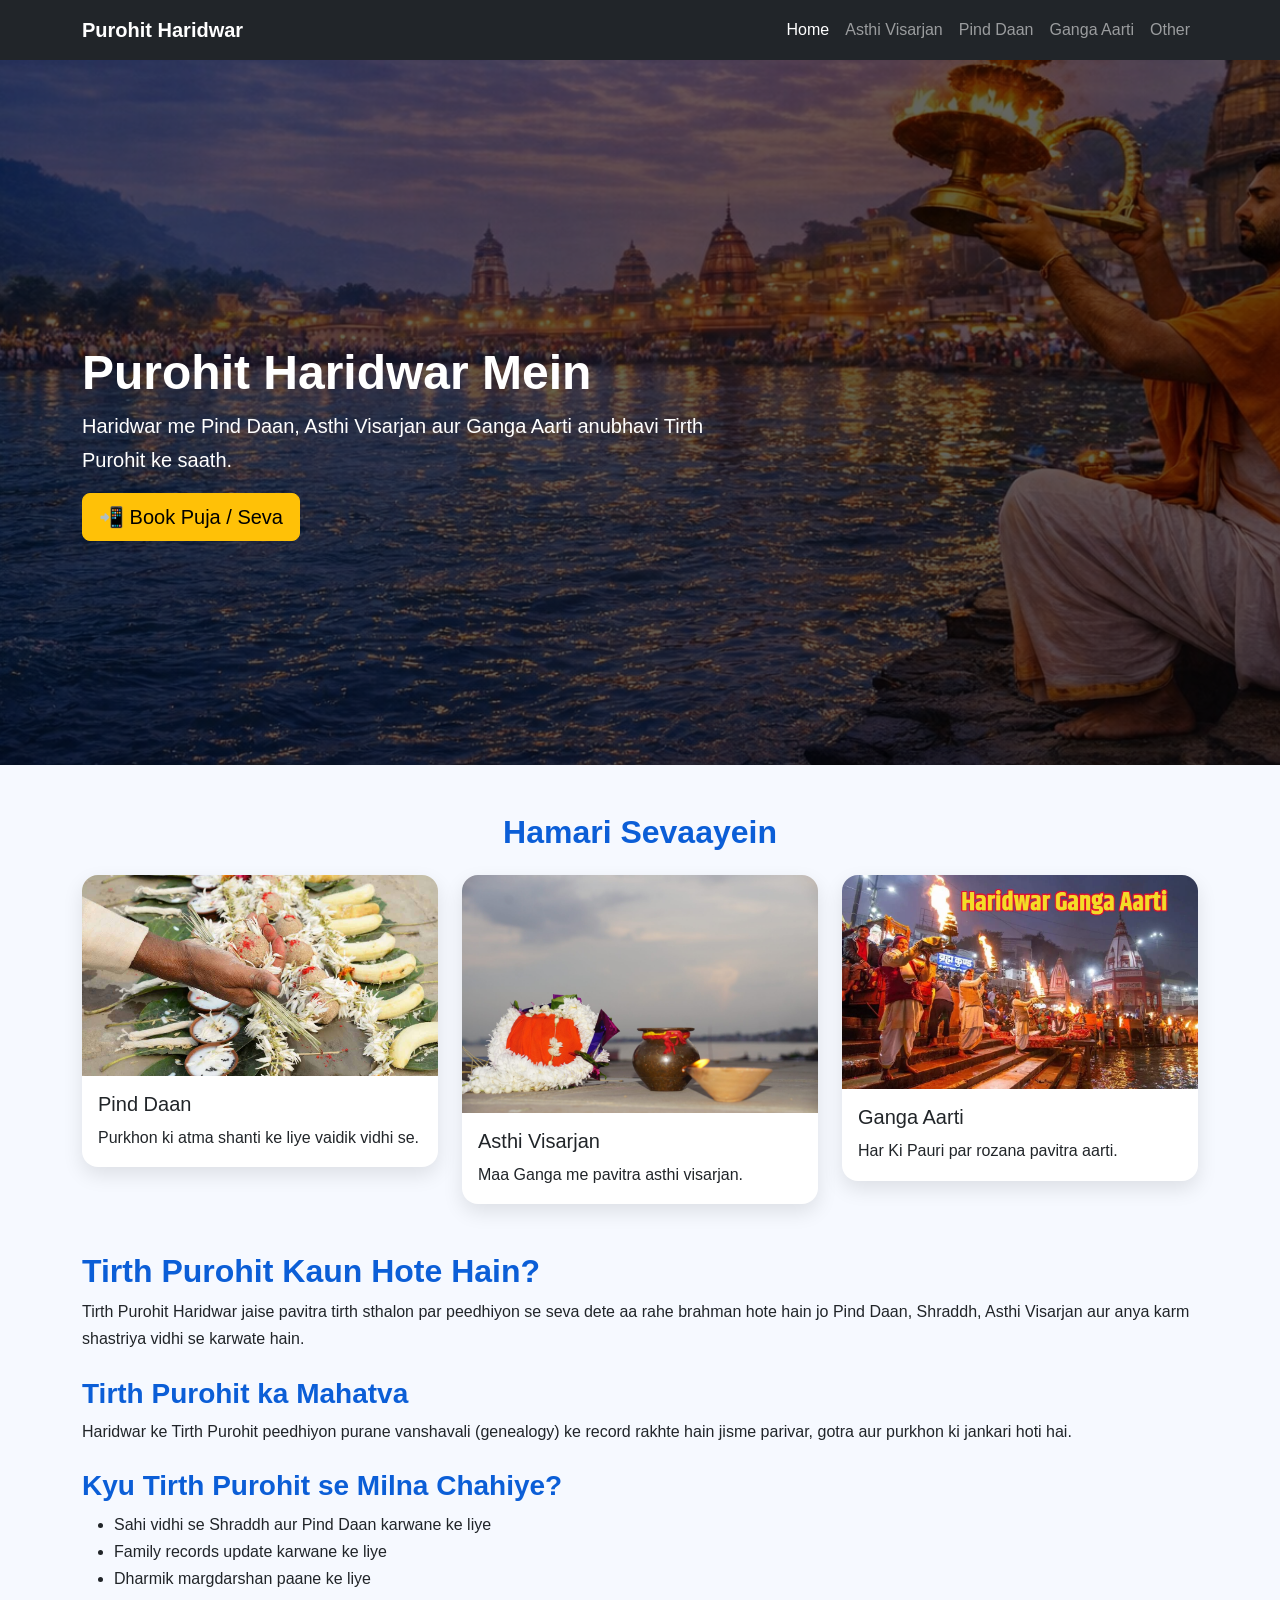
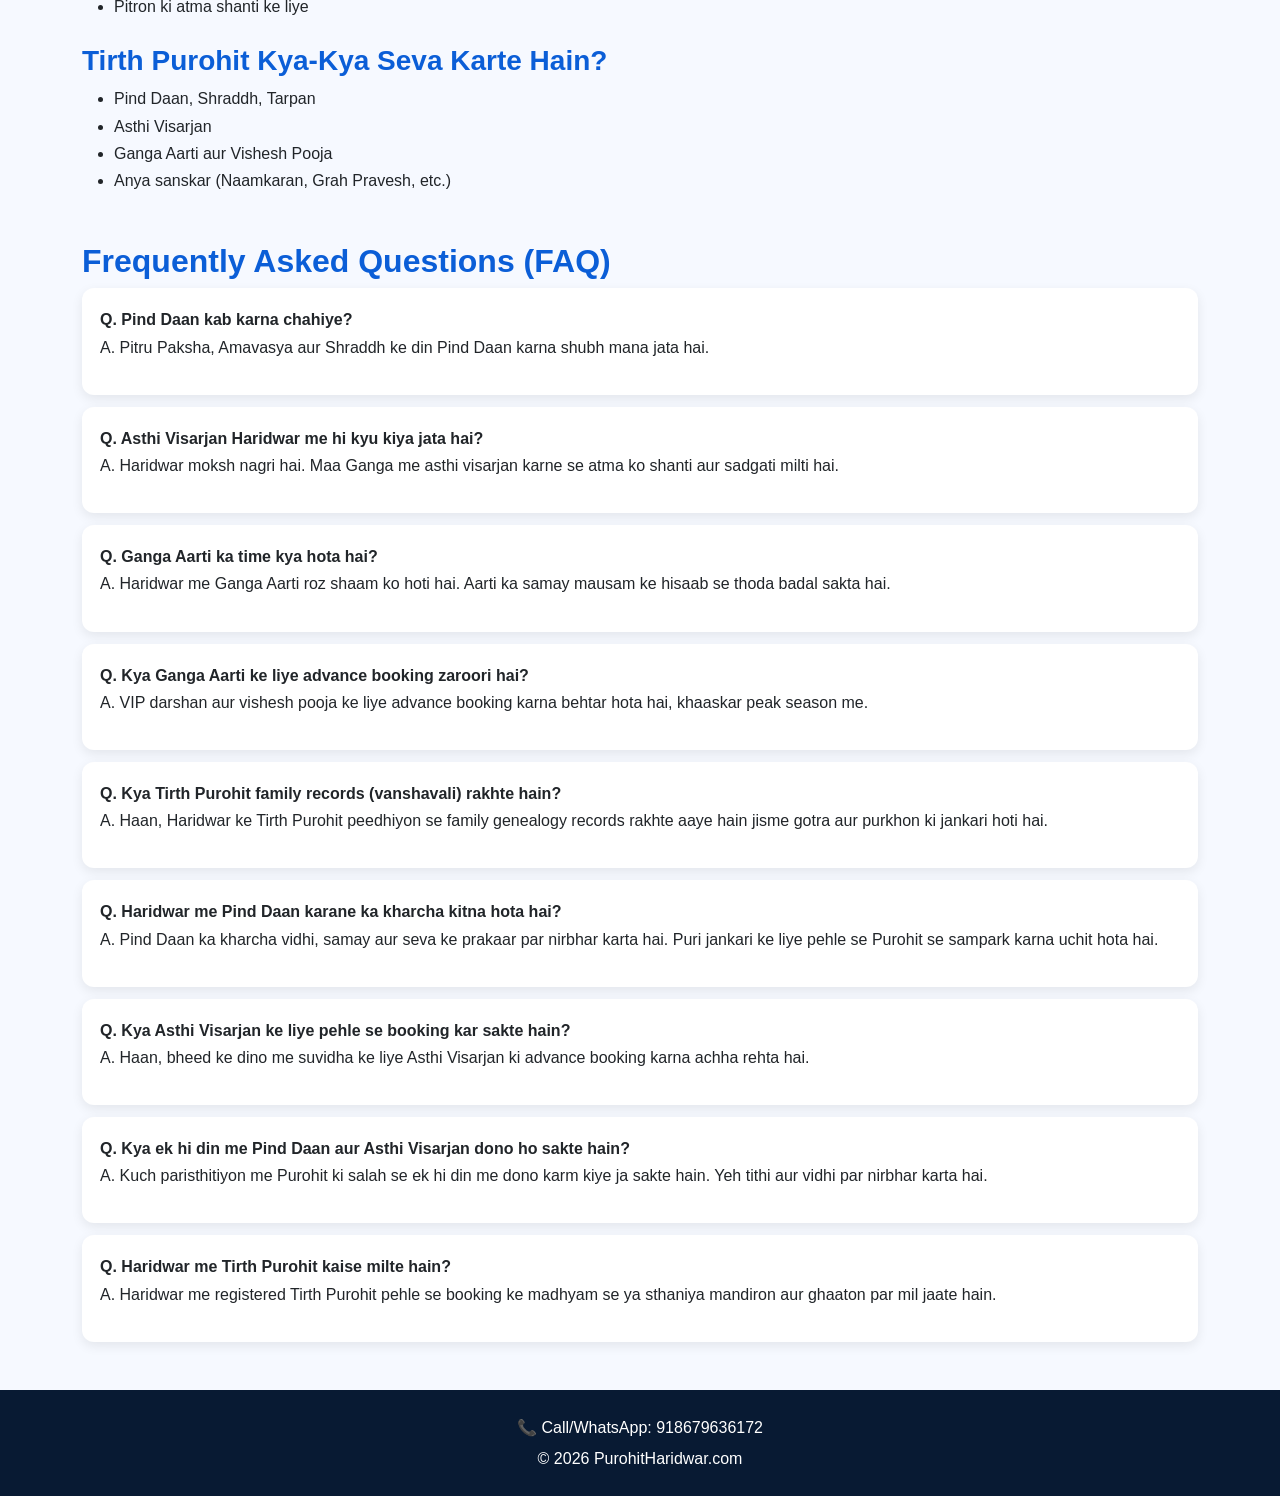
==== index.html @ 8af81c57 "Add files via upload" ====
<!DOCTYPE html>
<html lang="hi">
<head>
  <meta charset="UTF-8">
  <title>Purohit Haridwar Mein | Pind Daan, Asthi Visarjan, Ganga Aarti</title>
  <meta name="viewport" content="width=device-width, initial-scale=1.0">
<meta name="description" content="Haridwar me anubhavi Tirth Purohit ke saath Pind Daan, Asthi Visarjan aur Ganga Aarti karwayein. Online booking, VIP darshan, family record update aur poori dharmik seva ek hi jagah.">
<meta name="keywords" content="purohit haridwar, tirth purohit haridwar, pind daan haridwar, asthi visarjan haridwar, ganga aarti haridwar, haridwar ke purohit, haridwar pandit booking, shraddh pind daan haridwar">
  <link rel="canonical" href="https://purohitharidwar.com">

  <!-- Bootstrap CSS -->
  <link href="https://cdn.jsdelivr.net/npm/bootstrap@5.3.2/dist/css/bootstrap.min.css" rel="stylesheet">

  <style>
    body{font-family:Arial, sans-serif;background:#f6f9ff;line-height:1.7}
    /* Hero */
    .hero-home{
      min-height: 85vh;
      background: url('images/hero.png') center/cover no-repeat;
      position: relative;
      color: #fff;
      display: flex;
      align-items: center;
    }
    .hero-home::before{
      content:"";
      position:absolute;
      inset:0;
      background: rgba(0,0,0,0.6);
    }
    .hero-content{
      position: relative;
      z-index: 2;
      padding-top: 120px;
    }
    .hero-text{max-width: 650px;}
    .section-title{color:#0b5ed7;font-weight:700}
    .service-card{
      border: none;
      border-radius: 16px;
      overflow: hidden;
      box-shadow: 0 8px 20px rgba(0,0,0,0.1);
      transition: transform .2s ease;
    }
    .service-card:hover{transform: translateY(-5px)}
    .faq-item{
      background:#fff;
      border-radius:12px;
      padding:18px;
      margin-bottom:12px;
      box-shadow:0 4px 12px rgba(0,0,0,.08)
    }
    footer{background:#081a33;color:#fff}
  </style>
</head>

<script type="application/ld+json">
{
  "@context": "https://schema.org",
  "@type": "FAQPage",
  "mainEntity": [
    {
      "@type": "Question",
      "name": "Pind Daan kab karna chahiye?",
      "acceptedAnswer": {
        "@type": "Answer",
        "text": "Pitru Paksha, Amavasya aur Shraddh ke din Pind Daan karna shubh mana jata hai."
      }
    },
    {
      "@type": "Question",
      "name": "Asthi Visarjan Haridwar me hi kyu kiya jata hai?",
      "acceptedAnswer": {
        "@type": "Answer",
        "text": "Haridwar moksh nagri hai. Maa Ganga me asthi visarjan karne se atma ko shanti aur sadgati milti hai."
      }
    },
    {
      "@type": "Question",
      "name": "Ganga Aarti ka time kya hota hai?",
      "acceptedAnswer": {
        "@type": "Answer",
        "text": "Haridwar me Ganga Aarti roz shaam ko hoti hai. Aarti ka samay mausam ke hisaab se thoda badal sakta hai."
      }
    },
    {
      "@type": "Question",
      "name": "Kya Ganga Aarti ke liye advance booking zaroori hai?",
      "acceptedAnswer": {
        "@type": "Answer",
        "text": "VIP darshan aur vishesh pooja ke liye advance booking karna behtar hota hai, khaaskar peak season me."
      }
    },
    {
      "@type": "Question",
      "name": "Kya Tirth Purohit family records (vanshavali) rakhte hain?",
      "acceptedAnswer": {
        "@type": "Answer",
        "text": "Haan, Haridwar ke Tirth Purohit peedhiyon se family genealogy records rakhte aaye hain jisme gotra aur purkhon ki jankari hoti hai."
      }
    },
    {
      "@type": "Question",
      "name": "Haridwar me Pind Daan karane ka kharcha kitna hota hai?",
      "acceptedAnswer": {
        "@type": "Answer",
        "text": "Pind Daan ka kharcha vidhi, samay aur seva ke prakaar par nirbhar karta hai. Puri jankari ke liye pehle se Purohit se sampark karna uchit hota hai."
      }
    },
    {
      "@type": "Question",
      "name": "Kya Asthi Visarjan ke liye pehle se booking kar sakte hain?",
      "acceptedAnswer": {
        "@type": "Answer",
        "text": "Haan, bheed ke dino me suvidha ke liye Asthi Visarjan ki advance booking karna achha rehta hai."
      }
    },
    {
      "@type": "Question",
      "name": "Kya ek hi din me Pind Daan aur Asthi Visarjan dono ho sakte hain?",
      "acceptedAnswer": {
        "@type": "Answer",
        "text": "Kuch paristhitiyon me Purohit ki salah se ek hi din me dono karm kiye ja sakte hain. Yeh tithi aur vidhi par nirbhar karta hai."
      }
    },
    {
      "@type": "Question",
      "name": "Haridwar me Tirth Purohit kaise milte hain?",
      "acceptedAnswer": {
        "@type": "Answer",
        "text": "Haridwar me registered Tirth Purohit pehle se booking ke madhyam se ya sthaniya mandiron aur ghaaton par mil jaate hain."
      }
    }
  ]
}
</script>


<body>

<!-- Navbar -->
<nav class="navbar navbar-expand-lg navbar-dark bg-dark fixed-top">
  <div class="container">
    <a class="navbar-brand fw-bold" href="index.html">Purohit Haridwar</a>
    <button class="navbar-toggler" type="button" data-bs-toggle="collapse" data-bs-target="#homeNav">
      <span class="navbar-toggler-icon"></span>
    </button>
    <div class="collapse navbar-collapse" id="homeNav">
      <ul class="navbar-nav ms-auto">
        <li class="nav-item"><a class="nav-link active" href="index.html">Home</a></li>
        <li class="nav-item"><a class="nav-link" href="asthi-visarjan.html">Asthi Visarjan</a></li>
        <li class="nav-item"><a class="nav-link" href="pind-daan.html">Pind Daan</a></li>
        <li class="nav-item"><a class="nav-link" href="ganga-aarti.html">Ganga Aarti</a></li>
        <li class="nav-item"><a class="nav-link" href="#">Other</a></li>
      </ul>
    </div>
  </div>
</nav>

<!-- Hero -->
<header class="hero-home">
  <div class="container hero-content">
    <div class="hero-text">
      <h1 class="display-5 fw-bold">Purohit Haridwar Mein</h1>
      <p class="lead">Haridwar me Pind Daan, Asthi Visarjan aur Ganga Aarti anubhavi Tirth Purohit ke saath.</p>
      <a href="https://wa.me/918679636172" class="btn btn-warning btn-lg">📲 Book Puja / Seva</a>
    </div>
  </div>
</header>

<!-- Services -->
<section class="container my-5">
  <h2 class="section-title mb-4 text-center">Hamari Sevaayein</h2>
  <div class="row g-4">
    <div class="col-md-4">
      <a href="pind-daan.html" class="text-decoration-none text-dark">
        <div class="card service-card">
          <img src="images/pind-daan.jpg" class="card-img-top" alt="Pind Daan Haridwar">
          <div class="card-body">
            <h5 class="card-title">Pind Daan</h5>
            <p class="card-text">Purkhon ki atma shanti ke liye vaidik vidhi se.</p>
          </div>
        </div>
      </a>
    </div>
    <div class="col-md-4">
      <a href="asthi-visarjan.html" class="text-decoration-none text-dark">
        <div class="card service-card">
          <img src="images/asthi-visarjan.jpg" class="card-img-top" alt="Asthi Visarjan Haridwar">
          <div class="card-body">
            <h5 class="card-title">Asthi Visarjan</h5>
            <p class="card-text">Maa Ganga me pavitra asthi visarjan.</p>
          </div>
        </div>
      </a>
    </div>
    <div class="col-md-4">
      <a href="ganga-aarti.html" class="text-decoration-none text-dark">
        <div class="card service-card">
          <img src="images/ganga-aarti.jpg" class="card-img-top" alt="Ganga Aarti Haridwar">
          <div class="card-body">
            <h5 class="card-title">Ganga Aarti</h5>
            <p class="card-text">Har Ki Pauri par rozana pavitra aarti.</p>
          </div>
        </div>
      </a>
    </div>
  </div>
</section>

<!-- Tirth Purohit Info -->
<section class="container my-5">
  <h2 class="section-title">Tirth Purohit Kaun Hote Hain?</h2>
  <p>Tirth Purohit Haridwar jaise pavitra tirth sthalon par peedhiyon se seva dete aa rahe brahman hote hain jo Pind Daan, Shraddh, Asthi Visarjan aur anya karm shastriya vidhi se karwate hain.</p>

  <h3 class="section-title mt-4">Tirth Purohit ka Mahatva</h3>
  <p>Haridwar ke Tirth Purohit peedhiyon purane vanshavali (genealogy) ke record rakhte hain jisme parivar, gotra aur purkhon ki jankari hoti hai.</p>

  <h3 class="section-title mt-4">Kyu Tirth Purohit se Milna Chahiye?</h3>
  <ul>
    <li>Sahi vidhi se Shraddh aur Pind Daan karwane ke liye</li>
    <li>Family records update karwane ke liye</li>
    <li>Dharmik margdarshan paane ke liye</li>
    <li>Pitron ki atma shanti ke liye</li>
  </ul>

  <h3 class="section-title mt-4">Tirth Purohit Kya-Kya Seva Karte Hain?</h3>
  <ul>
    <li>Pind Daan, Shraddh, Tarpan</li>
    <li>Asthi Visarjan</li>
    <li>Ganga Aarti aur Vishesh Pooja</li>
    <li>Anya sanskar (Naamkaran, Grah Pravesh, etc.)</li>
  </ul>
</section>

<!-- FAQ -->
<section class="container my-5" id="faq">
  <h2 class="section-title">Frequently Asked Questions (FAQ)</h2>

  <div class="faq-item">
    <strong>Q. Pind Daan kab karna chahiye?</strong>
    <p>A. Pitru Paksha, Amavasya aur Shraddh ke din Pind Daan karna shubh mana jata hai.</p>
  </div>

  <div class="faq-item">
    <strong>Q. Asthi Visarjan Haridwar me hi kyu kiya jata hai?</strong>
    <p>A. Haridwar moksh nagri hai. Maa Ganga me asthi visarjan karne se atma ko shanti aur sadgati milti hai.</p>
  </div>

  <div class="faq-item">
    <strong>Q. Ganga Aarti ka time kya hota hai?</strong>
    <p>A. Haridwar me Ganga Aarti roz shaam ko hoti hai. Aarti ka samay mausam ke hisaab se thoda badal sakta hai.</p>
  </div>

  <div class="faq-item">
    <strong>Q. Kya Ganga Aarti ke liye advance booking zaroori hai?</strong>
    <p>A. VIP darshan aur vishesh pooja ke liye advance booking karna behtar hota hai, khaaskar peak season me.</p>
  </div>

  <div class="faq-item">
    <strong>Q. Kya Tirth Purohit family records (vanshavali) rakhte hain?</strong>
    <p>A. Haan, Haridwar ke Tirth Purohit peedhiyon se family genealogy records rakhte aaye hain jisme gotra aur purkhon ki jankari hoti hai.</p>
  </div>

  <div class="faq-item">
    <strong>Q. Haridwar me Pind Daan karane ka kharcha kitna hota hai?</strong>
    <p>A. Pind Daan ka kharcha vidhi, samay aur seva ke prakaar par nirbhar karta hai. Puri jankari ke liye pehle se Purohit se sampark karna uchit hota hai.</p>
  </div>

  <div class="faq-item">
    <strong>Q. Kya Asthi Visarjan ke liye pehle se booking kar sakte hain?</strong>
    <p>A. Haan, bheed ke dino me suvidha ke liye Asthi Visarjan ki advance booking karna achha rehta hai.</p>
  </div>

  <div class="faq-item">
    <strong>Q. Kya ek hi din me Pind Daan aur Asthi Visarjan dono ho sakte hain?</strong>
    <p>A. Kuch paristhitiyon me Purohit ki salah se ek hi din me dono karm kiye ja sakte hain. Yeh tithi aur vidhi par nirbhar karta hai.</p>
  </div>

  <div class="faq-item">
    <strong>Q. Haridwar me Tirth Purohit kaise milte hain?</strong>
    <p>A. Haridwar me registered Tirth Purohit pehle se booking ke madhyam se ya sthaniya mandiron aur ghaaton par mil jaate hain.</p>
  </div>

</section>

<!-- Footer -->
<footer class="py-4 text-center">
  <p class="mb-1">📞 Call/WhatsApp: 918679636172</p>
  <p class="mb-0">© 2026 PurohitHaridwar.com</p>
</footer>

<script src="https://cdn.jsdelivr.net/npm/bootstrap@5.3.2/dist/js/bootstrap.bundle.min.js"></script>
</body>
</html>
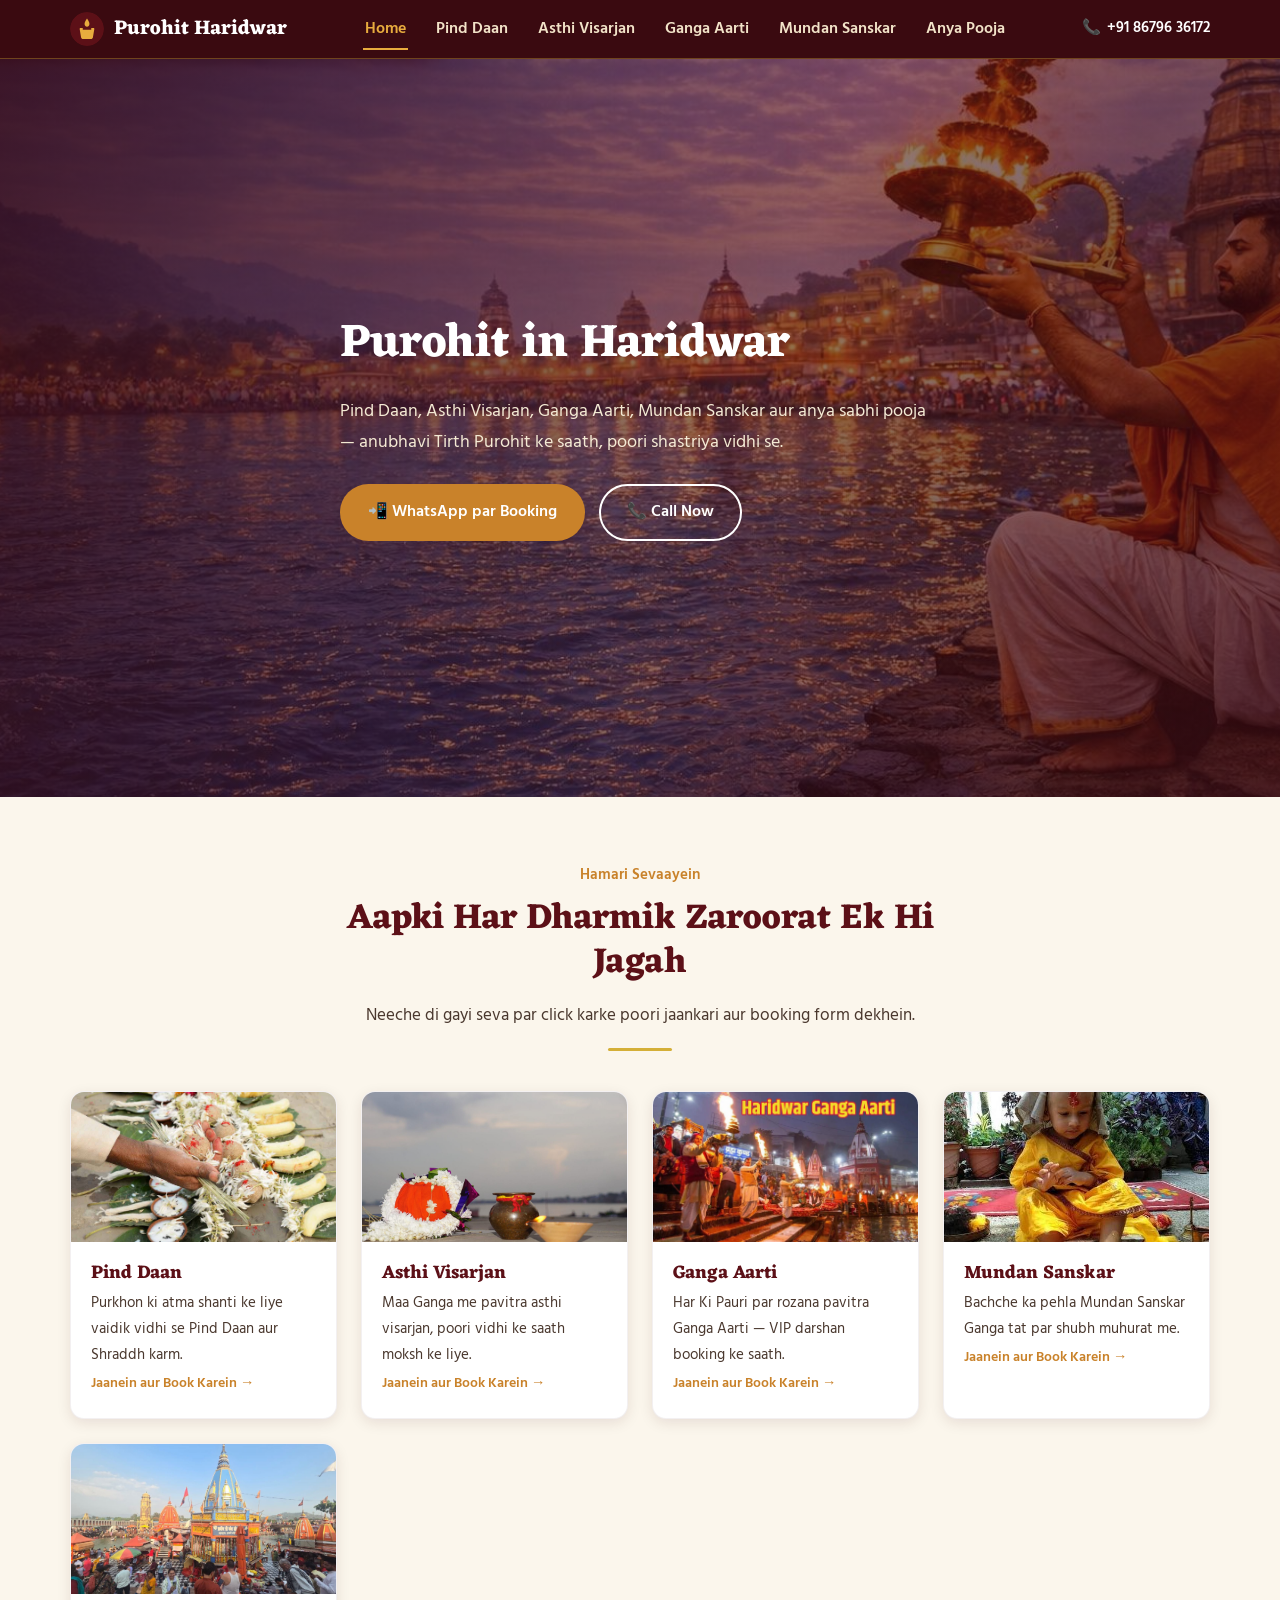
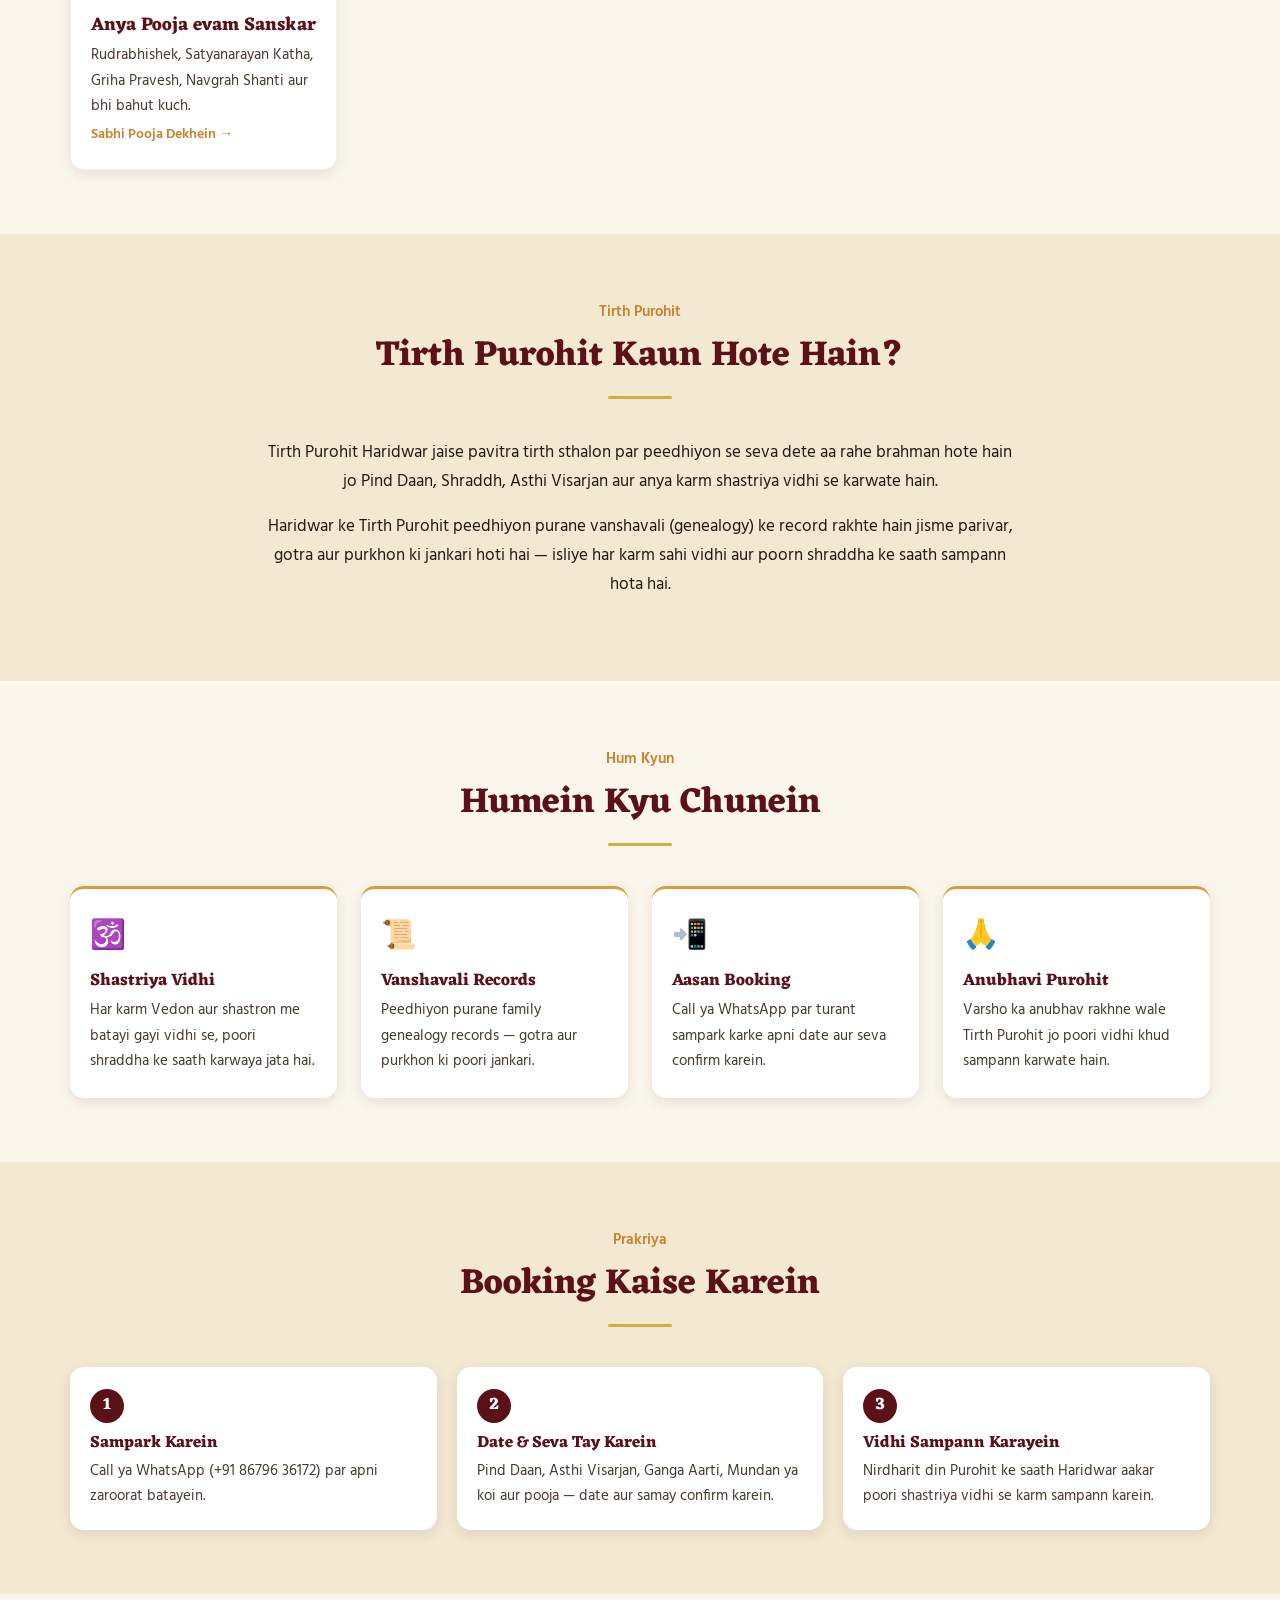
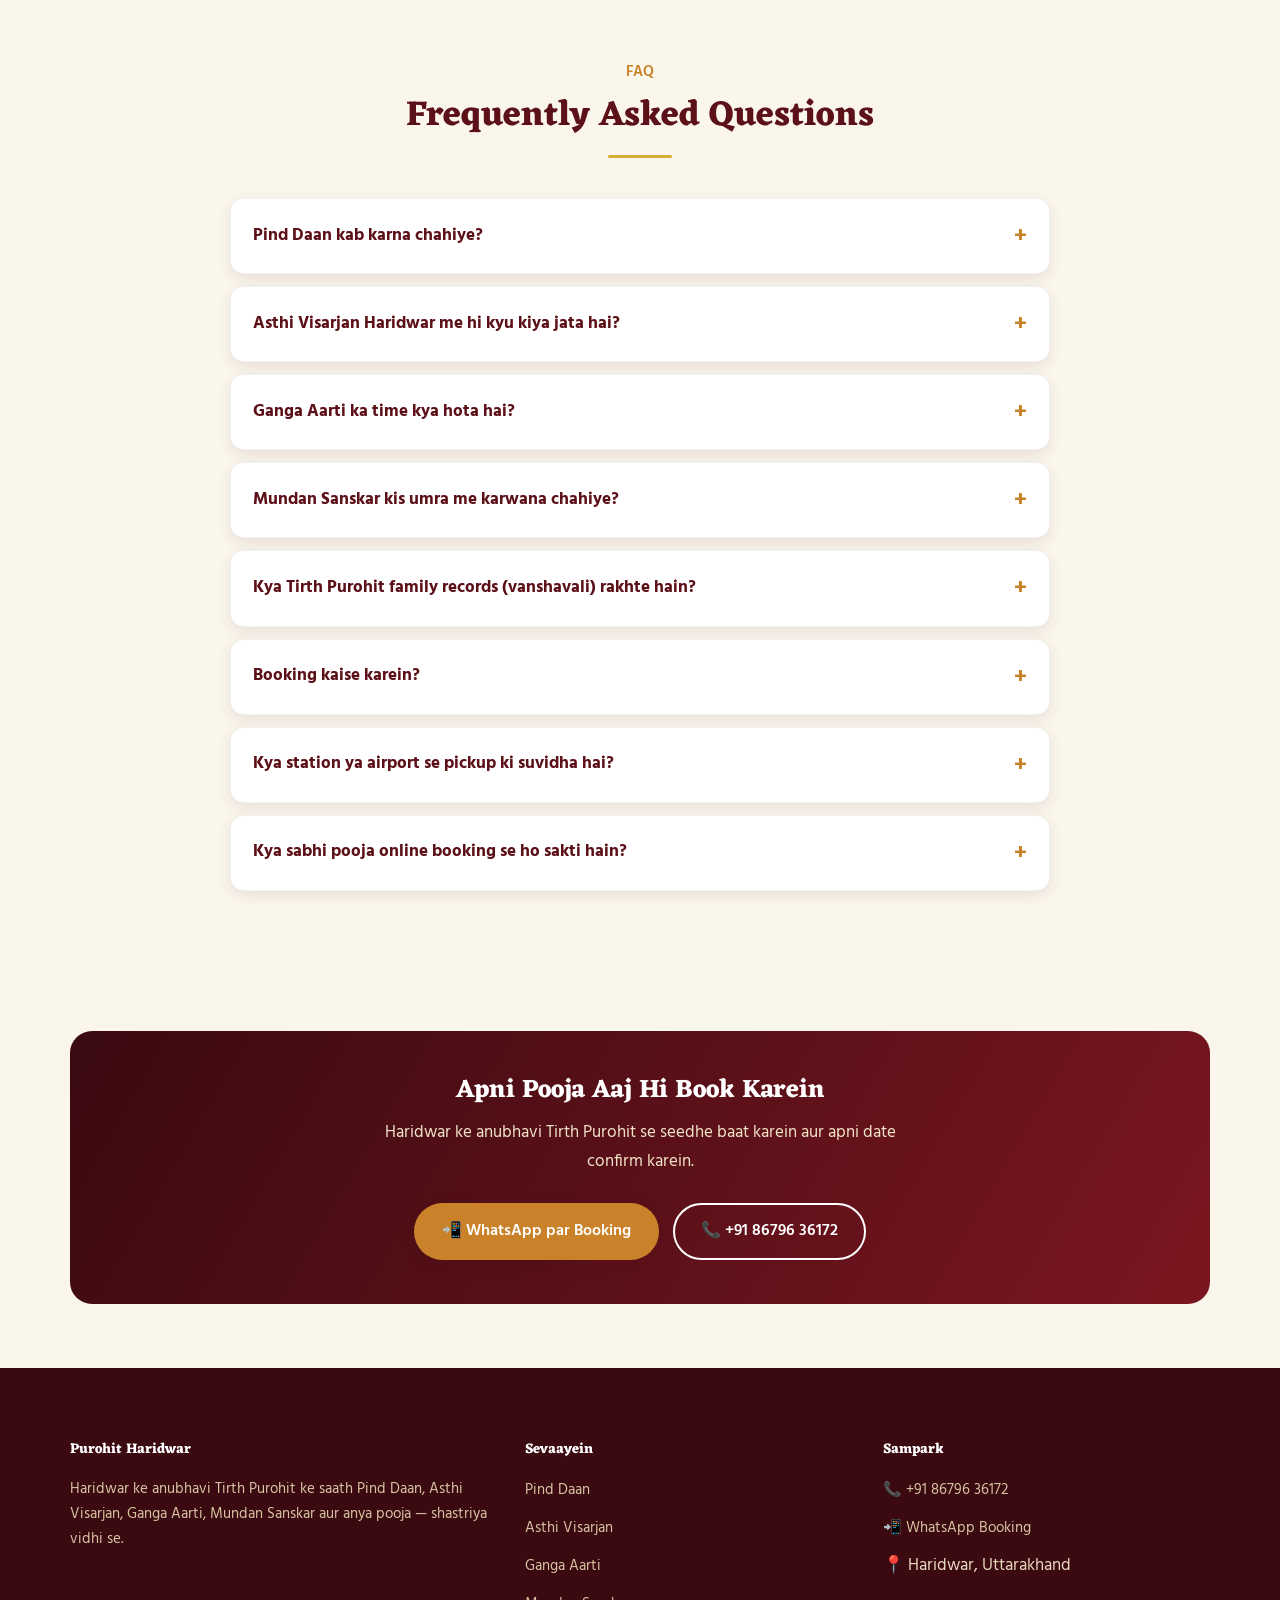
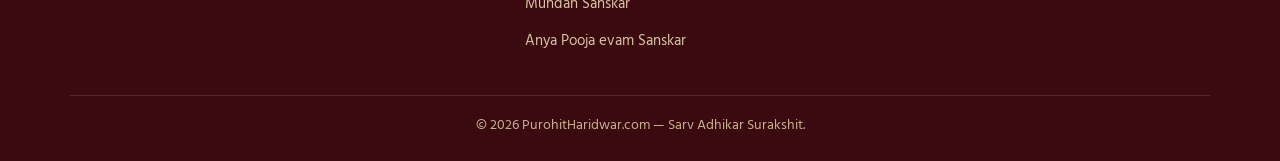
==== commit c51ce034: "Add files via upload" ====
--- a/index.html
+++ b/index.html
@@ -1,295 +1,291 @@
 <!DOCTYPE html>
 <html lang="hi">
 <head>
-  <meta charset="UTF-8">
-  <title>Purohit Haridwar Mein | Pind Daan, Asthi Visarjan, Ganga Aarti</title>
-  <meta name="viewport" content="width=device-width, initial-scale=1.0">
-<meta name="description" content="Haridwar me anubhavi Tirth Purohit ke saath Pind Daan, Asthi Visarjan aur Ganga Aarti karwayein. Online booking, VIP darshan, family record update aur poori dharmik seva ek hi jagah.">
-<meta name="keywords" content="purohit haridwar, tirth purohit haridwar, pind daan haridwar, asthi visarjan haridwar, ganga aarti haridwar, haridwar ke purohit, haridwar pandit booking, shraddh pind daan haridwar">
-  <link rel="canonical" href="https://purohitharidwar.com">
-
-  <!-- Bootstrap CSS -->
-  <link href="https://cdn.jsdelivr.net/npm/bootstrap@5.3.2/dist/css/bootstrap.min.css" rel="stylesheet">
-
-  <style>
-    body{font-family:Arial, sans-serif;background:#f6f9ff;line-height:1.7}
-    /* Hero */
-    .hero-home{
-      min-height: 85vh;
-      background: url('images/hero.png') center/cover no-repeat;
-      position: relative;
-      color: #fff;
-      display: flex;
-      align-items: center;
-    }
-    .hero-home::before{
-      content:"";
-      position:absolute;
-      inset:0;
-      background: rgba(0,0,0,0.6);
-    }
-    .hero-content{
-      position: relative;
-      z-index: 2;
-      padding-top: 120px;
-    }
-    .hero-text{max-width: 650px;}
-    .section-title{color:#0b5ed7;font-weight:700}
-    .service-card{
-      border: none;
-      border-radius: 16px;
-      overflow: hidden;
-      box-shadow: 0 8px 20px rgba(0,0,0,0.1);
-      transition: transform .2s ease;
-    }
-    .service-card:hover{transform: translateY(-5px)}
-    .faq-item{
-      background:#fff;
-      border-radius:12px;
-      padding:18px;
-      margin-bottom:12px;
-      box-shadow:0 4px 12px rgba(0,0,0,.08)
-    }
-    footer{background:#081a33;color:#fff}
-  </style>
-</head>
-
+<meta charset="UTF-8">
+<title>Purohit in Haridwar | Pind Daan, Asthi Visarjan, Ganga Aarti Booking</title>
+<meta name="description" content="Haridwar ke anubhavi Tirth Purohit ke saath Pind Daan, Asthi Visarjan, Ganga Aarti, Mundan Sanskar aur anya pooja karwayein. Call/WhatsApp par turant booking — 24x7 sampark.">
+<meta name="keywords" content="purohit haridwar, tirth purohit haridwar, pind daan haridwar, asthi visarjan haridwar, ganga aarti haridwar, mundan sanskar haridwar, haridwar pandit booking, shraddh pind daan haridwar">
+<meta name="viewport" content="width=device-width, initial-scale=1.0">
+<meta name="robots" content="index, follow">
+<link rel="canonical" href="https://purohitharidwar.com/">
+<link rel="icon" href="favicon.svg" type="image/svg+xml">
+
+<!-- Open Graph -->
+<meta property="og:type" content="website">
+<meta property="og:locale" content="hi_IN">
+<meta property="og:title" content="Purohit in Haridwar | Pind Daan, Asthi Visarjan, Ganga Aarti">
+<meta property="og:description" content="Haridwar ke anubhavi Tirth Purohit ke saath Pind Daan, Asthi Visarjan, Ganga Aarti, Mundan Sanskar aur anya pooja karwayein.">
+<meta property="og:url" content="https://purohitharidwar.com/">
+<meta property="og:image" content="https://purohitharidwar.com/images/hero.jpg">
+<meta name="twitter:card" content="summary_large_image">
+
+<link rel="preconnect" href="https://fonts.googleapis.com">
+<link rel="preconnect" href="https://fonts.gstatic.com" crossorigin>
+<link href="https://fonts.googleapis.com/css2?family=Eczar:wght@600;700&family=Hind:wght@400;500;600;700&display=swap" rel="stylesheet">
+<link rel="stylesheet" href="assets/css/style.css">
+
+<script type="application/ld+json">
+{
+  "@context": "https://schema.org",
+  "@type": "LocalBusiness",
+  "name": "Purohit Haridwar",
+  "url": "https://purohitharidwar.com/",
+  "image": "https://purohitharidwar.com/images/hero.jpg",
+  "telephone": "+918679636172",
+  "priceRange": "₹₹",
+  "areaServed": "Haridwar, Uttarakhand, India",
+  "address": {
+    "@type": "PostalAddress",
+    "addressLocality": "Haridwar",
+    "addressRegion": "Uttarakhand",
+    "addressCountry": "IN"
+  },
+  "sameAs": []
+}
+</script>
 <script type="application/ld+json">
 {
   "@context": "https://schema.org",
   "@type": "FAQPage",
   "mainEntity": [
-    {
-      "@type": "Question",
-      "name": "Pind Daan kab karna chahiye?",
-      "acceptedAnswer": {
-        "@type": "Answer",
-        "text": "Pitru Paksha, Amavasya aur Shraddh ke din Pind Daan karna shubh mana jata hai."
-      }
-    },
-    {
-      "@type": "Question",
-      "name": "Asthi Visarjan Haridwar me hi kyu kiya jata hai?",
-      "acceptedAnswer": {
-        "@type": "Answer",
-        "text": "Haridwar moksh nagri hai. Maa Ganga me asthi visarjan karne se atma ko shanti aur sadgati milti hai."
-      }
-    },
-    {
-      "@type": "Question",
-      "name": "Ganga Aarti ka time kya hota hai?",
-      "acceptedAnswer": {
-        "@type": "Answer",
-        "text": "Haridwar me Ganga Aarti roz shaam ko hoti hai. Aarti ka samay mausam ke hisaab se thoda badal sakta hai."
-      }
-    },
-    {
-      "@type": "Question",
-      "name": "Kya Ganga Aarti ke liye advance booking zaroori hai?",
-      "acceptedAnswer": {
-        "@type": "Answer",
-        "text": "VIP darshan aur vishesh pooja ke liye advance booking karna behtar hota hai, khaaskar peak season me."
-      }
-    },
-    {
-      "@type": "Question",
-      "name": "Kya Tirth Purohit family records (vanshavali) rakhte hain?",
-      "acceptedAnswer": {
-        "@type": "Answer",
-        "text": "Haan, Haridwar ke Tirth Purohit peedhiyon se family genealogy records rakhte aaye hain jisme gotra aur purkhon ki jankari hoti hai."
-      }
-    },
-    {
-      "@type": "Question",
-      "name": "Haridwar me Pind Daan karane ka kharcha kitna hota hai?",
-      "acceptedAnswer": {
-        "@type": "Answer",
-        "text": "Pind Daan ka kharcha vidhi, samay aur seva ke prakaar par nirbhar karta hai. Puri jankari ke liye pehle se Purohit se sampark karna uchit hota hai."
-      }
-    },
-    {
-      "@type": "Question",
-      "name": "Kya Asthi Visarjan ke liye pehle se booking kar sakte hain?",
-      "acceptedAnswer": {
-        "@type": "Answer",
-        "text": "Haan, bheed ke dino me suvidha ke liye Asthi Visarjan ki advance booking karna achha rehta hai."
-      }
-    },
-    {
-      "@type": "Question",
-      "name": "Kya ek hi din me Pind Daan aur Asthi Visarjan dono ho sakte hain?",
-      "acceptedAnswer": {
-        "@type": "Answer",
-        "text": "Kuch paristhitiyon me Purohit ki salah se ek hi din me dono karm kiye ja sakte hain. Yeh tithi aur vidhi par nirbhar karta hai."
-      }
-    },
-    {
-      "@type": "Question",
-      "name": "Haridwar me Tirth Purohit kaise milte hain?",
-      "acceptedAnswer": {
-        "@type": "Answer",
-        "text": "Haridwar me registered Tirth Purohit pehle se booking ke madhyam se ya sthaniya mandiron aur ghaaton par mil jaate hain."
-      }
-    }
+    {"@type":"Question","name":"Pind Daan kab karna chahiye?","acceptedAnswer":{"@type":"Answer","text":"Pitru Paksha, Amavasya aur Shraddh ke din Pind Daan karna shubh mana jata hai."}},
+    {"@type":"Question","name":"Asthi Visarjan Haridwar me hi kyu kiya jata hai?","acceptedAnswer":{"@type":"Answer","text":"Haridwar moksh nagri hai. Maa Ganga me asthi visarjan karne se atma ko shanti aur sadgati milti hai."}},
+    {"@type":"Question","name":"Ganga Aarti ka time kya hota hai?","acceptedAnswer":{"@type":"Answer","text":"Haridwar me Ganga Aarti roz shaam ko Har Ki Pauri par hoti hai. Samay mausam ke hisaab se thoda badal sakta hai."}},
+    {"@type":"Question","name":"Mundan Sanskar kis umra me karwana chahiye?","acceptedAnswer":{"@type":"Answer","text":"Aam taur par bachche ke pehle, teesre ya paanchve varsh me shubh muhurat dekh kar Mundan Sanskar karwaya jata hai."}},
+    {"@type":"Question","name":"Kya Tirth Purohit family records (vanshavali) rakhte hain?","acceptedAnswer":{"@type":"Answer","text":"Haan, Haridwar ke Tirth Purohit peedhiyon se family genealogy records rakhte aaye hain jisme gotra aur purkhon ki jankari hoti hai."}},
+    {"@type":"Question","name":"Booking kaise karein?","acceptedAnswer":{"@type":"Answer","text":"Aap seedhe Call ya WhatsApp (+91 86796 36172) par sampark karke apni date aur seva batakar booking confirm kar sakte hain."}},
+    {"@type":"Question","name":"Kya station ya airport se pickup ki suvidha hai?","acceptedAnswer":{"@type":"Answer","text":"Booking confirm karte samay aap Purohit se pickup aur thahrne ki suvidha ke baare me sampark kar sakte hain."}},
+    {"@type":"Question","name":"Kya sabhi pooja online booking se ho sakti hain?","acceptedAnswer":{"@type":"Answer","text":"Haan, Pind Daan, Asthi Visarjan, Ganga Aarti, Mundan Sanskar aur anya pooja — sabhi seva ke liye Call ya WhatsApp par advance booking ki ja sakti hai."}}
   ]
 }
 </script>
-
-
+</head>
 <body>
 
-<!-- Navbar -->
-<nav class="navbar navbar-expand-lg navbar-dark bg-dark fixed-top">
-  <div class="container">
-    <a class="navbar-brand fw-bold" href="index.html">Purohit Haridwar</a>
-    <button class="navbar-toggler" type="button" data-bs-toggle="collapse" data-bs-target="#homeNav">
-      <span class="navbar-toggler-icon"></span>
-    </button>
-    <div class="collapse navbar-collapse" id="homeNav">
-      <ul class="navbar-nav ms-auto">
-        <li class="nav-item"><a class="nav-link active" href="index.html">Home</a></li>
-        <li class="nav-item"><a class="nav-link" href="asthi-visarjan.html">Asthi Visarjan</a></li>
-        <li class="nav-item"><a class="nav-link" href="pind-daan.html">Pind Daan</a></li>
-        <li class="nav-item"><a class="nav-link" href="ganga-aarti.html">Ganga Aarti</a></li>
-        <li class="nav-item"><a class="nav-link" href="#">Other</a></li>
-      </ul>
-    </div>
-  </div>
-</nav>
-
-<!-- Hero -->
-<header class="hero-home">
-  <div class="container hero-content">
-    <div class="hero-text">
-      <h1 class="display-5 fw-bold">Purohit Haridwar Mein</h1>
-      <p class="lead">Haridwar me Pind Daan, Asthi Visarjan aur Ganga Aarti anubhavi Tirth Purohit ke saath.</p>
-      <a href="https://wa.me/918679636172" class="btn btn-warning btn-lg">📲 Book Puja / Seva</a>
-    </div>
-  </div>
+<header class="site-header">
+  <nav class="nav">
+    <a class="brand" href="index.html">
+      <img src="favicon.svg" alt="" width="34" height="34">
+      Purohit Haridwar
+    </a>
+    <ul class="nav-links">
+      <li><a href="index.html">Home</a></li>
+      <li><a href="pind-daan.html">Pind Daan</a></li>
+      <li><a href="asthi-visarjan.html">Asthi Visarjan</a></li>
+      <li><a href="ganga-aarti.html">Ganga Aarti</a></li>
+      <li><a href="mundan-sanskaar.html">Mundan Sanskar</a></li>
+      <li><a href="anya-pooja.html">Anya Pooja</a></li>
+    </ul>
+    <div class="nav-cta">
+      <a class="nav-call" href="tel:+918679636172">📞 <span class="nav-call-text">+91 86796 36172</span></a>
+      <button class="nav-toggle" aria-label="Menu kholein" aria-expanded="false">☰</button>
+    </div>
+  </nav>
 </header>
 
-<!-- Services -->
-<section class="container my-5">
-  <h2 class="section-title mb-4 text-center">Hamari Sevaayein</h2>
-  <div class="row g-4">
-    <div class="col-md-4">
-      <a href="pind-daan.html" class="text-decoration-none text-dark">
-        <div class="card service-card">
-          <img src="images/pind-daan.jpg" class="card-img-top" alt="Pind Daan Haridwar">
-          <div class="card-body">
-            <h5 class="card-title">Pind Daan</h5>
-            <p class="card-text">Purkhon ki atma shanti ke liye vaidik vidhi se.</p>
-          </div>
-        </div>
-      </a>
-    </div>
-    <div class="col-md-4">
-      <a href="asthi-visarjan.html" class="text-decoration-none text-dark">
-        <div class="card service-card">
-          <img src="images/asthi-visarjan.jpg" class="card-img-top" alt="Asthi Visarjan Haridwar">
-          <div class="card-body">
-            <h5 class="card-title">Asthi Visarjan</h5>
-            <p class="card-text">Maa Ganga me pavitra asthi visarjan.</p>
-          </div>
-        </div>
-      </a>
-    </div>
-    <div class="col-md-4">
-      <a href="ganga-aarti.html" class="text-decoration-none text-dark">
-        <div class="card service-card">
-          <img src="images/ganga-aarti.jpg" class="card-img-top" alt="Ganga Aarti Haridwar">
-          <div class="card-body">
-            <h5 class="card-title">Ganga Aarti</h5>
-            <p class="card-text">Har Ki Pauri par rozana pavitra aarti.</p>
-          </div>
-        </div>
-      </a>
-    </div>
-  </div>
-</section>
-
-<!-- Tirth Purohit Info -->
-<section class="container my-5">
-  <h2 class="section-title">Tirth Purohit Kaun Hote Hain?</h2>
-  <p>Tirth Purohit Haridwar jaise pavitra tirth sthalon par peedhiyon se seva dete aa rahe brahman hote hain jo Pind Daan, Shraddh, Asthi Visarjan aur anya karm shastriya vidhi se karwate hain.</p>
-
-  <h3 class="section-title mt-4">Tirth Purohit ka Mahatva</h3>
-  <p>Haridwar ke Tirth Purohit peedhiyon purane vanshavali (genealogy) ke record rakhte hain jisme parivar, gotra aur purkhon ki jankari hoti hai.</p>
-
-  <h3 class="section-title mt-4">Kyu Tirth Purohit se Milna Chahiye?</h3>
-  <ul>
-    <li>Sahi vidhi se Shraddh aur Pind Daan karwane ke liye</li>
-    <li>Family records update karwane ke liye</li>
-    <li>Dharmik margdarshan paane ke liye</li>
-    <li>Pitron ki atma shanti ke liye</li>
-  </ul>
-
-  <h3 class="section-title mt-4">Tirth Purohit Kya-Kya Seva Karte Hain?</h3>
-  <ul>
-    <li>Pind Daan, Shraddh, Tarpan</li>
-    <li>Asthi Visarjan</li>
-    <li>Ganga Aarti aur Vishesh Pooja</li>
-    <li>Anya sanskar (Naamkaran, Grah Pravesh, etc.)</li>
-  </ul>
-</section>
-
-<!-- FAQ -->
-<section class="container my-5" id="faq">
-  <h2 class="section-title">Frequently Asked Questions (FAQ)</h2>
-
-  <div class="faq-item">
-    <strong>Q. Pind Daan kab karna chahiye?</strong>
-    <p>A. Pitru Paksha, Amavasya aur Shraddh ke din Pind Daan karna shubh mana jata hai.</p>
-  </div>
-
-  <div class="faq-item">
-    <strong>Q. Asthi Visarjan Haridwar me hi kyu kiya jata hai?</strong>
-    <p>A. Haridwar moksh nagri hai. Maa Ganga me asthi visarjan karne se atma ko shanti aur sadgati milti hai.</p>
-  </div>
-
-  <div class="faq-item">
-    <strong>Q. Ganga Aarti ka time kya hota hai?</strong>
-    <p>A. Haridwar me Ganga Aarti roz shaam ko hoti hai. Aarti ka samay mausam ke hisaab se thoda badal sakta hai.</p>
-  </div>
-
-  <div class="faq-item">
-    <strong>Q. Kya Ganga Aarti ke liye advance booking zaroori hai?</strong>
-    <p>A. VIP darshan aur vishesh pooja ke liye advance booking karna behtar hota hai, khaaskar peak season me.</p>
-  </div>
-
-  <div class="faq-item">
-    <strong>Q. Kya Tirth Purohit family records (vanshavali) rakhte hain?</strong>
-    <p>A. Haan, Haridwar ke Tirth Purohit peedhiyon se family genealogy records rakhte aaye hain jisme gotra aur purkhon ki jankari hoti hai.</p>
-  </div>
-
-  <div class="faq-item">
-    <strong>Q. Haridwar me Pind Daan karane ka kharcha kitna hota hai?</strong>
-    <p>A. Pind Daan ka kharcha vidhi, samay aur seva ke prakaar par nirbhar karta hai. Puri jankari ke liye pehle se Purohit se sampark karna uchit hota hai.</p>
-  </div>
-
-  <div class="faq-item">
-    <strong>Q. Kya Asthi Visarjan ke liye pehle se booking kar sakte hain?</strong>
-    <p>A. Haan, bheed ke dino me suvidha ke liye Asthi Visarjan ki advance booking karna achha rehta hai.</p>
-  </div>
-
-  <div class="faq-item">
-    <strong>Q. Kya ek hi din me Pind Daan aur Asthi Visarjan dono ho sakte hain?</strong>
-    <p>A. Kuch paristhitiyon me Purohit ki salah se ek hi din me dono karm kiye ja sakte hain. Yeh tithi aur vidhi par nirbhar karta hai.</p>
-  </div>
-
-  <div class="faq-item">
-    <strong>Q. Haridwar me Tirth Purohit kaise milte hain?</strong>
-    <p>A. Haridwar me registered Tirth Purohit pehle se booking ke madhyam se ya sthaniya mandiron aur ghaaton par mil jaate hain.</p>
-  </div>
-
-</section>
-
-<!-- Footer -->
-<footer class="py-4 text-center">
-  <p class="mb-1">📞 Call/WhatsApp: 918679636172</p>
-  <p class="mb-0">© 2026 PurohitHaridwar.com</p>
+<section class="hero hero-home" style="background-image:url('images/hero.jpg')">
+  <div class="container hero-inner">
+    <h1>Purohit in Haridwar</h1>
+    <p class="lead">Pind Daan, Asthi Visarjan, Ganga Aarti, Mundan Sanskar aur anya sabhi pooja — anubhavi Tirth Purohit ke saath, poori shastriya vidhi se.</p>
+    <div class="hero-actions">
+      <a href="https://wa.me/918679636172" class="btn btn-primary">📲 WhatsApp par Booking</a>
+      <a href="tel:+918679636172" class="btn btn-outline">📞 Call Now</a>
+    </div>
+  </div>
+</section>
+
+<section aria-labelledby="services-heading">
+  <div class="container">
+    <div class="section-head">
+      <span class="eyebrow">Hamari Sevaayein</span>
+      <h2 id="services-heading">Aapki Har Dharmik Zaroorat Ek Hi Jagah</h2>
+      <p>Neeche di gayi seva par click karke poori jaankari aur booking form dekhein.</p>
+      <hr class="divider">
+    </div>
+
+    <div class="service-grid">
+      <a class="service-card" href="pind-daan.html">
+        <div class="thumb"><img src="images/pind-daan.jpg" alt="Pind Daan Haridwar" loading="lazy" width="400" height="260"></div>
+        <div class="body">
+          <h3>Pind Daan</h3>
+          <p>Purkhon ki atma shanti ke liye vaidik vidhi se Pind Daan aur Shraddh karm.</p>
+          <span class="go">Jaanein aur Book Karein →</span>
+        </div>
+      </a>
+      <a class="service-card" href="asthi-visarjan.html">
+        <div class="thumb"><img src="images/asthi-visarjan.jpg" alt="Asthi Visarjan Haridwar" loading="lazy" width="400" height="260"></div>
+        <div class="body">
+          <h3>Asthi Visarjan</h3>
+          <p>Maa Ganga me pavitra asthi visarjan, poori vidhi ke saath moksh ke liye.</p>
+          <span class="go">Jaanein aur Book Karein →</span>
+        </div>
+      </a>
+      <a class="service-card" href="ganga-aarti.html">
+        <div class="thumb"><img src="images/ganga-aarti.jpg" alt="Ganga Aarti Haridwar" loading="lazy" width="400" height="260"></div>
+        <div class="body">
+          <h3>Ganga Aarti</h3>
+          <p>Har Ki Pauri par rozana pavitra Ganga Aarti — VIP darshan booking ke saath.</p>
+          <span class="go">Jaanein aur Book Karein →</span>
+        </div>
+      </a>
+      <a class="service-card" href="mundan-sanskaar.html">
+        <div class="thumb"><img src="images/mundan-sanskaar.jpg" alt="Mundan Sanskar Haridwar" loading="lazy" width="400" height="260"></div>
+        <div class="body">
+          <h3>Mundan Sanskar</h3>
+          <p>Bachche ka pehla Mundan Sanskar Ganga tat par shubh muhurat me.</p>
+          <span class="go">Jaanein aur Book Karein →</span>
+        </div>
+      </a>
+      <a class="service-card" href="anya-pooja.html">
+        <div class="thumb"><img src="images/anya-pooja.jpg" alt="Anya Pooja evam Sanskar Haridwar" loading="lazy" width="400" height="260"></div>
+        <div class="body">
+          <h3>Anya Pooja evam Sanskar</h3>
+          <p>Rudrabhishek, Satyanarayan Katha, Griha Pravesh, Navgrah Shanti aur bhi bahut kuch.</p>
+          <span class="go">Sabhi Pooja Dekhein →</span>
+        </div>
+      </a>
+    </div>
+  </div>
+</section>
+
+<section class="section-alt" aria-labelledby="purohit-heading">
+  <div class="container">
+    <div class="section-head">
+      <span class="eyebrow">Tirth Purohit</span>
+      <h2 id="purohit-heading">Tirth Purohit Kaun Hote Hain?</h2>
+      <hr class="divider">
+    </div>
+    <div style="max-width:760px;margin:0 auto;text-align:center">
+      <p>Tirth Purohit Haridwar jaise pavitra tirth sthalon par peedhiyon se seva dete aa rahe brahman hote hain jo Pind Daan, Shraddh, Asthi Visarjan aur anya karm shastriya vidhi se karwate hain.</p>
+      <p>Haridwar ke Tirth Purohit peedhiyon purane vanshavali (genealogy) ke record rakhte hain jisme parivar, gotra aur purkhon ki jankari hoti hai — isliye har karm sahi vidhi aur poorn shraddha ke saath sampann hota hai.</p>
+    </div>
+  </div>
+</section>
+
+<section aria-labelledby="why-heading">
+  <div class="container">
+    <div class="section-head">
+      <span class="eyebrow">Hum Kyun</span>
+      <h2 id="why-heading">Humein Kyu Chunein</h2>
+      <hr class="divider">
+    </div>
+    <div class="icon-list">
+      <div class="icon-item">
+        <div class="glyph">🕉️</div>
+        <h4>Shastriya Vidhi</h4>
+        <p>Har karm Vedon aur shastron me batayi gayi vidhi se, poori shraddha ke saath karwaya jata hai.</p>
+      </div>
+      <div class="icon-item">
+        <div class="glyph">📜</div>
+        <h4>Vanshavali Records</h4>
+        <p>Peedhiyon purane family genealogy records — gotra aur purkhon ki poori jankari.</p>
+      </div>
+      <div class="icon-item">
+        <div class="glyph">📲</div>
+        <h4>Aasan Booking</h4>
+        <p>Call ya WhatsApp par turant sampark karke apni date aur seva confirm karein.</p>
+      </div>
+      <div class="icon-item">
+        <div class="glyph">🙏</div>
+        <h4>Anubhavi Purohit</h4>
+        <p>Varsho ka anubhav rakhne wale Tirth Purohit jo poori vidhi khud sampann karwate hain.</p>
+      </div>
+    </div>
+  </div>
+</section>
+
+<section class="section-alt" aria-labelledby="steps-heading">
+  <div class="container">
+    <div class="section-head">
+      <span class="eyebrow">Prakriya</span>
+      <h2 id="steps-heading">Booking Kaise Karein</h2>
+      <hr class="divider">
+    </div>
+    <div class="steps">
+      <div class="step">
+        <h4>Sampark Karein</h4>
+        <p>Call ya WhatsApp (+91 86796 36172) par apni zaroorat batayein.</p>
+      </div>
+      <div class="step">
+        <h4>Date & Seva Tay Karein</h4>
+        <p>Pind Daan, Asthi Visarjan, Ganga Aarti, Mundan ya koi aur pooja — date aur samay confirm karein.</p>
+      </div>
+      <div class="step">
+        <h4>Vidhi Sampann Karayein</h4>
+        <p>Nirdharit din Purohit ke saath Haridwar aakar poori shastriya vidhi se karm sampann karein.</p>
+      </div>
+    </div>
+  </div>
+</section>
+
+<section aria-labelledby="faq-heading" id="faq">
+  <div class="container">
+    <div class="section-head">
+      <span class="eyebrow">FAQ</span>
+      <h2 id="faq-heading">Frequently Asked Questions</h2>
+      <hr class="divider">
+    </div>
+    <div class="faq-list">
+      <details class="faq-item"><summary>Pind Daan kab karna chahiye?</summary><div class="faq-a">Pitru Paksha, Amavasya aur Shraddh ke din Pind Daan karna shubh mana jata hai.</div></details>
+      <details class="faq-item"><summary>Asthi Visarjan Haridwar me hi kyu kiya jata hai?</summary><div class="faq-a">Haridwar moksh nagri hai. Maa Ganga me asthi visarjan karne se atma ko shanti aur sadgati milti hai.</div></details>
+      <details class="faq-item"><summary>Ganga Aarti ka time kya hota hai?</summary><div class="faq-a">Haridwar me Ganga Aarti roz shaam ko Har Ki Pauri par hoti hai. Samay mausam ke hisaab se thoda badal sakta hai.</div></details>
+      <details class="faq-item"><summary>Mundan Sanskar kis umra me karwana chahiye?</summary><div class="faq-a">Aam taur par bachche ke pehle, teesre ya paanchve varsh me shubh muhurat dekh kar Mundan Sanskar karwaya jata hai.</div></details>
+      <details class="faq-item"><summary>Kya Tirth Purohit family records (vanshavali) rakhte hain?</summary><div class="faq-a">Haan, Haridwar ke Tirth Purohit peedhiyon se family genealogy records rakhte aaye hain jisme gotra aur purkhon ki jankari hoti hai.</div></details>
+      <details class="faq-item"><summary>Booking kaise karein?</summary><div class="faq-a">Aap seedhe Call ya WhatsApp (+91 86796 36172) par sampark karke apni date aur seva batakar booking confirm kar sakte hain.</div></details>
+      <details class="faq-item"><summary>Kya station ya airport se pickup ki suvidha hai?</summary><div class="faq-a">Booking confirm karte samay aap Purohit se pickup aur thahrne ki suvidha ke baare me sampark kar sakte hain.</div></details>
+      <details class="faq-item"><summary>Kya sabhi pooja online booking se ho sakti hain?</summary><div class="faq-a">Haan, Pind Daan, Asthi Visarjan, Ganga Aarti, Mundan Sanskar aur anya pooja — sabhi seva ke liye Call ya WhatsApp par advance booking ki ja sakti hai.</div></details>
+    </div>
+  </div>
+</section>
+
+<section aria-label="Booking CTA">
+  <div class="container">
+    <div class="cta-band">
+      <h2>Apni Pooja Aaj Hi Book Karein</h2>
+      <p>Haridwar ke anubhavi Tirth Purohit se seedhe baat karein aur apni date confirm karein.</p>
+      <div class="hero-actions">
+        <a href="https://wa.me/918679636172" class="btn btn-primary">📲 WhatsApp par Booking</a>
+        <a href="tel:+918679636172" class="btn btn-outline">📞 +91 86796 36172</a>
+      </div>
+    </div>
+  </div>
+</section>
+
+<footer class="site-footer">
+  <div class="container">
+    <div class="footer-grid">
+      <div>
+        <h5>Purohit Haridwar</h5>
+        <p>Haridwar ke anubhavi Tirth Purohit ke saath Pind Daan, Asthi Visarjan, Ganga Aarti, Mundan Sanskar aur anya pooja — shastriya vidhi se.</p>
+      </div>
+      <div>
+        <h5>Sevaayein</h5>
+        <ul>
+          <li><a href="pind-daan.html">Pind Daan</a></li>
+          <li><a href="asthi-visarjan.html">Asthi Visarjan</a></li>
+          <li><a href="ganga-aarti.html">Ganga Aarti</a></li>
+          <li><a href="mundan-sanskaar.html">Mundan Sanskar</a></li>
+          <li><a href="anya-pooja.html">Anya Pooja evam Sanskar</a></li>
+        </ul>
+      </div>
+      <div>
+        <h5>Sampark</h5>
+        <ul>
+          <li><a href="tel:+918679636172">📞 +91 86796 36172</a></li>
+          <li><a href="https://wa.me/918679636172">📲 WhatsApp Booking</a></li>
+          <li>📍 Haridwar, Uttarakhand</li>
+        </ul>
+      </div>
+    </div>
+    <div class="footer-bottom">© 2026 PurohitHaridwar.com — Sarv Adhikar Surakshit.</div>
+  </div>
 </footer>
 
-<script src="https://cdn.jsdelivr.net/npm/bootstrap@5.3.2/dist/js/bootstrap.bundle.min.js"></script>
+<div class="mobile-cta-bar">
+  <a class="m-call" href="tel:+918679636172">📞 Call Now</a>
+  <a class="m-wa" href="https://wa.me/918679636172">📲 WhatsApp</a>
+</div>
+
+<script src="assets/js/main.js"></script>
 </body>
 </html>
--- a/assets/css/style.css
+++ b/assets/css/style.css
@@ -0,0 +1,330 @@
+/* =========================================================
+   Purohit Haridwar — Shared Stylesheet
+   Design tokens: temple maroon + saffron + cream palette
+   ========================================================= */
+
+:root{
+  --maroon-900:#3a0a10;
+  --maroon-700:#5c1017;
+  --maroon-600:#7a1620;
+  --saffron-600:#c9822a;
+  --saffron-500:#dd9a3c;
+  --saffron-400:#e8ac3e;
+  --gold-500:#d4af37;
+  --ganga-600:#1f6f83;
+  --cream-50:#fbf6ec;
+  --cream-100:#f3e8d2;
+  --ink-900:#241a14;
+  --ink-700:#4a382e;
+  --white:#ffffff;
+  --radius-sm:8px;
+  --radius-md:14px;
+  --radius-lg:22px;
+  --shadow-soft:0 10px 30px rgba(58,10,16,.12);
+  --shadow-tight:0 4px 14px rgba(58,10,16,.10);
+  --max-w:1180px;
+  --font-display:"Eczar", Georgia, "Times New Roman", serif;
+  --font-body:"Hind", "Segoe UI", Arial, sans-serif;
+}
+
+*,*::before,*::after{box-sizing:border-box}
+html{scroll-behavior:smooth}
+body{
+  margin:0;
+  font-family:var(--font-body);
+  background:var(--cream-50);
+  color:var(--ink-900);
+  line-height:1.7;
+  font-size:17px;
+}
+img{max-width:100%;display:block}
+a{color:var(--maroon-600)}
+h1,h2,h3,h4{
+  font-family:var(--font-display);
+  color:var(--maroon-700);
+  line-height:1.25;
+  margin:0 0 .5em;
+}
+.container{max-width:var(--max-w);margin:0 auto;padding:0 20px}
+.visually-hidden{
+  position:absolute;width:1px;height:1px;padding:0;margin:-1px;
+  overflow:hidden;clip:rect(0,0,0,0);white-space:nowrap;border:0;
+}
+section{padding:64px 0}
+.section-alt{background:var(--cream-100)}
+.eyebrow{
+  display:inline-block;
+  font-size:.95rem;
+  color:var(--saffron-600);
+  font-weight:600;
+  margin-bottom:8px;
+}
+.section-head{max-width:680px;margin:0 auto 40px;text-align:center}
+.section-head h2{font-size:clamp(1.6rem,3vw,2.2rem)}
+.section-head p{color:var(--ink-700)}
+.divider{
+  width:64px;height:3px;background:var(--gold-500);
+  border:none;margin:14px auto 0;border-radius:2px;
+}
+.section-head.align-left{text-align:left;margin:0 0 32px}
+.section-head.align-left .divider{margin:14px 0 0}
+
+/* ---------- Buttons ---------- */
+.btn{
+  display:inline-flex;align-items:center;gap:8px;
+  padding:13px 26px;border-radius:999px;
+  font-weight:600;font-size:1rem;text-decoration:none;
+  border:2px solid transparent;cursor:pointer;
+  transition:transform .15s ease, box-shadow .15s ease, background .15s ease;
+}
+.btn:hover{transform:translateY(-2px)}
+.btn-primary{background:var(--saffron-600);color:var(--white);box-shadow:var(--shadow-tight)}
+.btn-primary:hover{background:var(--saffron-500);color:var(--white)}
+.btn-outline{background:transparent;border-color:var(--white);color:var(--white)}
+.btn-outline:hover{background:rgba(255,255,255,.12);color:var(--white)}
+.btn-call{background:var(--maroon-700);color:var(--white)}
+.btn-call:hover{background:var(--maroon-600);color:var(--white)}
+.btn-block{width:100%;justify-content:center}
+
+/* ---------- Header / Nav ---------- */
+.site-header{
+  position:sticky;top:0;z-index:1000;
+  background:var(--maroon-900);
+  border-bottom:1px solid rgba(212,175,55,.35);
+}
+.nav{
+  display:flex;align-items:center;justify-content:space-between;
+  padding:12px 20px;max-width:var(--max-w);margin:0 auto;
+}
+.brand{
+  display:flex;align-items:center;gap:10px;
+  color:var(--white);text-decoration:none;
+  font-family:var(--font-display);font-weight:700;font-size:1.25rem;
+}
+.brand img{width:34px;height:34px;border-radius:50%}
+.nav-links{
+  display:flex;gap:26px;list-style:none;margin:0;padding:0;
+}
+.nav-links a{
+  color:#f2e3c8;text-decoration:none;font-weight:600;font-size:.98rem;
+  padding:6px 2px;border-bottom:2px solid transparent;
+  transition:color .15s ease, border-color .15s ease;
+}
+.nav-links a:hover,.nav-links a[aria-current="page"]{
+  color:var(--saffron-400);border-color:var(--saffron-400);
+}
+.nav-cta{display:flex;align-items:center;gap:10px}
+.nav-call{
+  display:flex;align-items:center;gap:6px;color:var(--white);
+  text-decoration:none;font-weight:600;font-size:.95rem;
+}
+.nav-toggle{
+  display:none;background:none;border:none;color:var(--white);
+  font-size:1.6rem;cursor:pointer;line-height:1;padding:4px 8px;
+}
+
+@media (max-width:900px){
+  .nav-links{
+    position:absolute;top:100%;left:0;right:0;
+    background:var(--maroon-900);flex-direction:column;gap:0;
+    max-height:0;overflow:hidden;transition:max-height .25s ease;
+  }
+  .nav-links.open{max-height:420px;padding:8px 0}
+  .nav-links li{border-top:1px solid rgba(255,255,255,.08)}
+  .nav-links a{display:block;padding:14px 20px;border-bottom:none}
+  .nav-toggle{display:block}
+  .nav-call span.nav-call-text{display:none}
+}
+
+/* ---------- Hero ---------- */
+.hero{
+  position:relative;min-height:64vh;
+  display:flex;align-items:center;color:var(--white);
+  background-size:cover;background-position:center;
+}
+.hero::before{
+  content:"";position:absolute;inset:0;
+  background:linear-gradient(115deg, rgba(58,10,16,.88), rgba(58,10,16,.55) 55%, rgba(58,10,16,.75));
+}
+.hero-inner{position:relative;z-index:1;padding:70px 0;max-width:720px}
+.hero .breadcrumb{
+  font-size:.9rem;color:#f2d9ae;margin-bottom:14px;
+}
+.hero .breadcrumb a{color:#f2d9ae;text-decoration:none}
+.hero .breadcrumb a:hover{text-decoration:underline}
+.hero h1{color:var(--white);font-size:clamp(2rem,4.2vw,2.9rem)}
+.hero p.lead{font-size:1.15rem;color:#f4ead4;max-width:600px}
+.hero-actions{display:flex;flex-wrap:wrap;gap:14px;margin-top:26px}
+.hero.hero-home{min-height:82vh}
+
+/* ---------- Service grid (home) ---------- */
+.service-grid{
+  display:grid;gap:24px;
+  grid-template-columns:repeat(auto-fit,minmax(220px,1fr));
+}
+.service-card{
+  background:var(--white);border-radius:var(--radius-md);
+  box-shadow:var(--shadow-tight);text-decoration:none;color:inherit;
+  overflow:hidden;display:flex;flex-direction:column;
+  border:1px solid rgba(58,10,16,.06);
+  transition:transform .18s ease, box-shadow .18s ease;
+}
+.service-card:hover{transform:translateY(-6px);box-shadow:var(--shadow-soft)}
+.service-card .thumb{height:150px;overflow:hidden}
+.service-card .thumb img{width:100%;height:100%;object-fit:cover}
+.service-card .body{padding:20px}
+.service-card h3{font-size:1.15rem;margin-bottom:6px}
+.service-card p{color:var(--ink-700);font-size:.95rem;margin:0}
+.service-card .go{
+  margin-top:12px;font-weight:600;color:var(--saffron-600);font-size:.9rem;
+}
+
+/* ---------- Alternating info rows ---------- */
+.info-row{
+  display:grid;gap:36px;align-items:center;
+  grid-template-columns:1fr 1fr;margin-bottom:56px;
+}
+.info-row:last-child{margin-bottom:0}
+.info-row.reverse .info-media{order:2}
+.info-row .info-media img{
+  border-radius:var(--radius-lg);box-shadow:var(--shadow-soft);
+}
+.info-row .info-text h3{font-size:1.4rem}
+.info-row .info-text p{color:var(--ink-700)}
+@media (max-width:820px){
+  .info-row,.info-row.reverse{grid-template-columns:1fr}
+  .info-row.reverse .info-media{order:0}
+}
+
+/* ---------- Icon list (why choose us) ---------- */
+.icon-list{
+  display:grid;gap:24px;
+  grid-template-columns:repeat(auto-fit,minmax(230px,1fr));
+}
+.icon-item{
+  background:var(--white);border-radius:var(--radius-md);
+  padding:24px 20px;box-shadow:var(--shadow-tight);
+  border-top:3px solid var(--saffron-500);
+}
+.icon-item .glyph{font-size:1.8rem;margin-bottom:10px}
+.icon-item h4{font-size:1.05rem;margin-bottom:6px}
+.icon-item p{color:var(--ink-700);font-size:.93rem;margin:0}
+
+/* ---------- Booking layout ---------- */
+.booking-wrap{
+  display:grid;gap:32px;
+  grid-template-columns:1.1fr .9fr;align-items:start;
+}
+@media (max-width:900px){.booking-wrap{grid-template-columns:1fr}}
+.booking-card{
+  background:var(--white);border-radius:var(--radius-lg);
+  box-shadow:var(--shadow-soft);padding:30px;
+  position:sticky;top:96px;
+}
+.booking-card h3{font-size:1.3rem}
+.form-field{margin-bottom:16px}
+.form-field label{display:block;font-weight:600;margin-bottom:6px;font-size:.93rem}
+.form-field input,.form-field textarea{
+  width:100%;padding:11px 14px;border:1.5px solid #e3d3b8;
+  border-radius:var(--radius-sm);font-family:inherit;font-size:1rem;
+  background:var(--cream-50);color:var(--ink-900);
+}
+.form-field input:focus,.form-field textarea:focus{
+  outline:none;border-color:var(--saffron-500);
+  box-shadow:0 0 0 3px rgba(201,130,42,.18);
+}
+.form-note{font-size:.82rem;color:var(--ink-700);margin-top:10px}
+
+.contact-panel{
+  background:var(--maroon-900);color:var(--cream-50);
+  border-radius:var(--radius-lg);padding:30px;
+}
+.contact-panel h3{color:var(--white)}
+.contact-panel a{color:var(--saffron-400);text-decoration:none;font-weight:600}
+.contact-panel ul{list-style:none;padding:0;margin:16px 0 0}
+.contact-panel li{margin-bottom:12px;display:flex;gap:10px}
+
+/* ---------- FAQ (native details/summary — fast, accessible, crawlable) ---------- */
+.faq-list{max-width:820px;margin:0 auto}
+.faq-item{
+  background:var(--white);border-radius:var(--radius-md);
+  margin-bottom:12px;box-shadow:var(--shadow-tight);
+  border:1px solid rgba(58,10,16,.06);overflow:hidden;
+}
+.faq-item summary{
+  cursor:pointer;list-style:none;padding:18px 22px;
+  font-weight:700;color:var(--maroon-700);
+  display:flex;justify-content:space-between;align-items:center;gap:12px;
+}
+.faq-item summary::-webkit-details-marker{display:none}
+.faq-item summary::after{
+  content:"+";font-size:1.4rem;color:var(--saffron-600);flex-shrink:0;
+  transition:transform .2s ease;
+}
+.faq-item[open] summary::after{transform:rotate(45deg)}
+.faq-item .faq-a{padding:0 22px 20px;color:var(--ink-700)}
+
+/* ---------- Steps ---------- */
+.steps{counter-reset:step;display:grid;gap:20px;grid-template-columns:repeat(auto-fit,minmax(220px,1fr))}
+.step{
+  background:var(--white);border-radius:var(--radius-md);padding:22px 20px 20px;
+  box-shadow:var(--shadow-tight);position:relative;
+}
+.step::before{
+  counter-increment:step;content:counter(step);
+  display:inline-flex;align-items:center;justify-content:center;
+  width:34px;height:34px;border-radius:50%;
+  background:var(--maroon-700);color:var(--white);
+  font-family:var(--font-display);font-weight:700;margin-bottom:10px;
+}
+.step h4{font-size:1.02rem;margin-bottom:6px}
+.step p{color:var(--ink-700);font-size:.93rem;margin:0}
+
+/* ---------- CTA band ---------- */
+.cta-band{
+  background:linear-gradient(120deg, var(--maroon-900), var(--maroon-600));
+  color:var(--white);border-radius:var(--radius-lg);
+  padding:44px 36px;text-align:center;
+}
+.cta-band h2{color:var(--white)}
+.cta-band p{color:#f2e3c8;max-width:560px;margin:0 auto 24px}
+.cta-band .hero-actions{justify-content:center}
+
+/* ---------- Footer ---------- */
+.site-footer{background:var(--maroon-900);color:#e9d9bd;padding:46px 0 24px}
+.footer-grid{
+  display:grid;gap:30px;grid-template-columns:1.3fr 1fr 1fr;margin-bottom:30px;
+}
+.footer-grid h5{color:var(--white);font-family:var(--font-display);margin-bottom:14px}
+.footer-grid p{color:#d8c4a3;font-size:.93rem}
+.footer-grid ul{list-style:none;padding:0;margin:0}
+.footer-grid li{margin-bottom:9px}
+.footer-grid a{color:#d8c4a3;text-decoration:none;font-size:.93rem}
+.footer-grid a:hover{color:var(--saffron-400)}
+.footer-bottom{
+  border-top:1px solid rgba(255,255,255,.12);padding-top:18px;
+  text-align:center;font-size:.85rem;color:#c8b28c;
+}
+@media (max-width:820px){.footer-grid{grid-template-columns:1fr}}
+
+/* ---------- Sticky mobile action bar ---------- */
+.mobile-cta-bar{
+  display:none;position:fixed;left:0;right:0;bottom:0;z-index:1100;
+  gap:1px;background:rgba(58,10,16,.15);
+}
+.mobile-cta-bar a{
+  flex:1;text-align:center;padding:14px 8px;font-weight:700;
+  text-decoration:none;font-size:.95rem;
+}
+.mobile-cta-bar .m-call{background:var(--maroon-700);color:var(--white)}
+.mobile-cta-bar .m-wa{background:#1fae59;color:var(--white)}
+@media (max-width:820px){
+  .mobile-cta-bar{display:flex}
+  body{padding-bottom:56px}
+  .booking-card{position:static}
+}
+
+/* ---------- Utility ---------- */
+.text-center{text-align:center}
+.mt-0{margin-top:0}
+.small-note{font-size:.85rem;color:var(--ink-700)}
